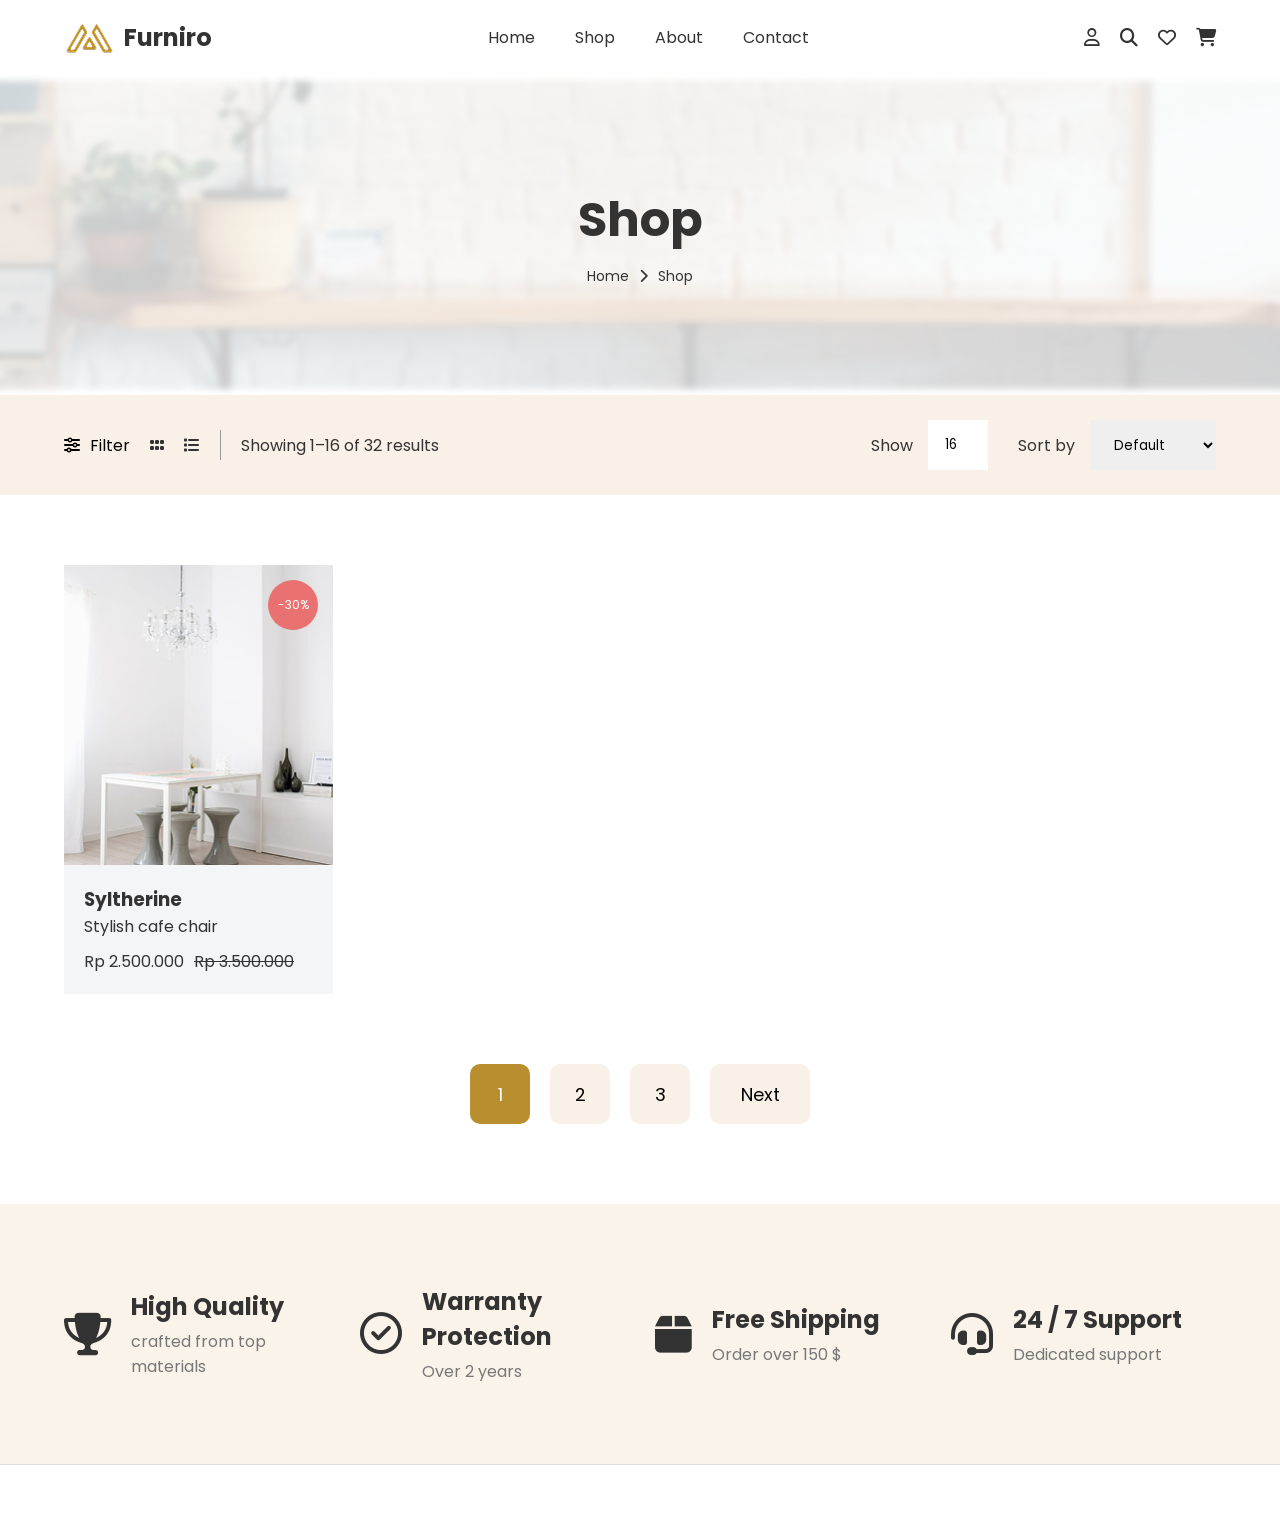
==== shop/shop.html @ 74efe011 "Add initial website structure with images, HTML, CSS, and JavaScript files" ====
<!DOCTYPE html>
<html lang="en">
<head>
<meta charset="UTF-8">
<meta name="viewport" content="width=device-width, initial-scale=1.0">

<title>Shop - Furniro</title>

<link rel="stylesheet" href="shop.css">
<link rel="stylesheet" href="../style.css">

<link rel="stylesheet"
href="https://cdnjs.cloudflare.com/ajax/libs/font-awesome/6.5.1/css/all.min.css">
</head>

<body>

<!-- HEADER (same as home page) -->

<header class="header">
        <div class="container nav-container">

            <div class="logo">
                <img src="../images/logo.png" alt="">
                <h2>Furniro</h2>
            </div>

            <nav class="nav">
                <a href="../index.html">Home</a>
                <a href="shop.html">Shop</a>
                <a href="about.html">About</a>
                <a href="contact.html">Contact</a>
            </nav>

            <div class="nav-icons">
                <i class="fa-regular fa-user"></i>
                <i class="fa-solid fa-magnifying-glass"></i>
                <i class="fa-regular fa-heart"></i>
                <i class="fa-solid fa-cart-shopping"></i>
            </div>

            <div class="mobile-menu">
                <i class="fa-solid fa-bars"></i>
            </div>

        </div>
    </header>

<!-- PAGE BANNER -->

<section class="page-banner">

    <div class="banner-overlay">

        <h1>Shop</h1>

        <div class="breadcrumb">
            <a href="index.html">Home</a>
            <i class="fa-solid fa-chevron-right"></i>
            <span>Shop</span>
        </div>

    </div>

</section>

<!-- FILTER BAR -->

<section class="filter-bar">

    <div class="container filter-wrapper">

        <div class="filter-left">

            <button class="filter-btn">
                <i class="fa-solid fa-sliders"></i>
                Filter
            </button>

            <i class="fa-solid fa-grip"></i>
            <i class="fa-solid fa-list"></i>

            <div class="divider"></div>

            <p>
                Showing 1–16 of 32 results
            </p>

        </div>

        <div class="filter-right">

            <div class="filter-box">

                <label>Show</label>

                <input
                    type="number"
                    value="16">

            </div>

            <div class="filter-box">

                <label>Sort by</label>

                <select>
                    <option>Default</option>
                    <option>Price Low</option>
                    <option>Price High</option>
                    <option>Newest</option>
                </select>

            </div>

        </div>

    </div>

</section>

<!-- PRODUCTS -->

<section class="products-page">

    <div class="container">

        <div class="product-grid">

            <!-- Repeat Card -->

            <div class="product-card">
                <div class="product-image">

                    <img src="../images/product.png">

                    <span class="badge sale">
                        -30%
                    </span>

                    <div class="overlay">

                        <button>
                            Add to cart
                        </button>

                        <div class="actions">
                            <span>Share</span>
                            <span>Compare</span>
                            <span>Like</span>
                        </div>

                    </div>

                </div>

                <div class="product-info">

                    <h3>Syltherine</h3>

                    <p>Stylish cafe chair</p>

                    <div class="price">
                        <span>Rp 2.500.000</span>
                        <del>Rp 3.500.000</del>
                    </div>

                </div>

            </div>

            <!-- Duplicate remaining cards -->

            <!-- 16 Cards Total -->

        </div>

    </div>

</section>

<!-- PAGINATION -->

<section class="pagination">

    <button class="active-page">
        1
    </button>

    <button>2</button>

    <button>3</button>

    <button class="next-btn">
        Next
    </button>

</section>

<!-- BENEFITS -->

<section class="benefits">

    <div class="container benefits-grid">

        <div class="benefit-item">
            <i class="fa-solid fa-trophy"></i>
            <div>
                <h4>High Quality</h4>
                <p>crafted from top materials</p>
            </div>
        </div>

        <div class="benefit-item">
            <i class="fa-regular fa-circle-check"></i>
            <div>
                <h4>Warranty Protection</h4>
                <p>Over 2 years</p>
            </div>
        </div>

        <div class="benefit-item">
            <i class="fa-solid fa-box"></i>
            <div>
                <h4>Free Shipping</h4>
                <p>Order over 150 $</p>
            </div>
        </div>

        <div class="benefit-item">
            <i class="fa-solid fa-headset"></i>
            <div>
                <h4>24 / 7 Support</h4>
                <p>Dedicated support</p>
            </div>
        </div>

    </div>

</section>

<!-- FOOTER -->

<footer class="footer">
    <!-- Reuse Footer From Home -->
</footer>

<script src="shop.js"></script>

</body>
</html>
---- shop/shop.css ----
/* ==========================
   PAGE BANNER
========================== */

.page-banner{
height:320px;
background:url("../images/shop-banner.png")
center center/cover;
position:relative;
display:flex;
align-items:center;
justify-content:center;
}

.page-banner::before{
content:'';
position:absolute;
inset:0;
background:rgba(255,255,255,.6);
backdrop-filter:blur(2px);
}

.banner-overlay{
position:relative;
z-index:2;
text-align:center;
}

.banner-overlay h1{
font-size:48px;
font-weight:700;
margin-bottom:10px;
}

.breadcrumb{
display:flex;
justify-content:center;
align-items:center;
gap:10px;
font-size:14px;
}

/* ==========================
   FILTER BAR
========================== */

.filter-bar{
background:#F9F1E7;
padding:25px 0;
}

.filter-wrapper{
display:flex;
justify-content:space-between;
align-items:center;
gap:30px;
}

.filter-left{
display:flex;
align-items:center;
gap:20px;
}

.filter-left i{
cursor:pointer;
}

.divider{
width:1px;
height:30px;
background:#999;
}

.filter-btn{
border:none;
background:none;
cursor:pointer;
display:flex;
gap:10px;
align-items:center;
font-size:16px;
}

.filter-right{
display:flex;
gap:30px;
}

.filter-box{
display:flex;
align-items:center;
gap:15px;
}

.filter-box input{
width:60px;
height:50px;
border:none;
text-align:center;
}

.filter-box select{
height:50px;
padding:0 20px;
border:none;
}

/* ==========================
   SHOP PRODUCTS
========================== */

.products-page{
padding:70px 0;
}

.actions{
display:flex;
gap:20px;
margin-top:20px;
color:white;
font-size:14px;
}

/* ==========================
   PAGINATION
========================== */

.pagination{
display:flex;
justify-content:center;
gap:20px;
padding-bottom:80px;
}

.pagination button{
width:60px;
height:60px;
border:none;
border-radius:10px;
background:#F9F1E7;
cursor:pointer;
font-size:18px;
}

.active-page{
background:#B88E2F !important;
color:white;
}

.next-btn{
width:100px !important;
}

/* ==========================
   BENEFITS
========================== */

.benefits{
background:#FAF3EA;
padding:80px 0;
}

.benefits-grid{
display:grid;
grid-template-columns:repeat(4,1fr);
gap:30px;
}

.benefit-item{
display:flex;
align-items:center;
gap:20px;
}

.benefit-item i{
font-size:42px;
color:#333;
}

.benefit-item h4{
font-size:24px;
margin-bottom:5px;
}

.benefit-item p{
color:#777;
}

/* ==========================
   RESPONSIVE
========================== */

@media(max-width:992px){

.benefits-grid{
grid-template-columns:repeat(2,1fr);
}

.filter-wrapper{
flex-direction:column;
align-items:flex-start;
}

}

@media(max-width:768px){

.filter-left{
flex-wrap:wrap;
}

.filter-right{
width:100%;
flex-direction:column;
}

.benefits-grid{
grid-template-columns:1fr;
}

.page-banner h1{
font-size:36px;
}

.pagination{
gap:10px;
}

.pagination button{
width:50px;
height:50px;
}

}
.list-view{
grid-template-columns:1fr !important;
}

.list-view .product-card{
display:flex;
align-items:center;
}

.list-view .product-image{
width:300px;
flex-shrink:0;
}
---- style.css ----
@import url('https://fonts.googleapis.com/css2?family=Poppins:wght@300;400;500;600;700;800&display=swap');

*{
margin:0;
padding:0;
box-sizing:border-box;
font-family:'Poppins',sans-serif;
}

body{
background:#fff;
color:#333;
}

.container{
width:90%;
max-width:1200px;
margin:auto;
}

.section{
padding:80px 0;
}

img{
width:100%;
display:block;
}

a{
text-decoration:none;
color:inherit;
}

/* HEADER */

.header{
padding:20px 0;
background:#fff;
position:sticky;
top:0;
z-index:100;
}

.nav-container{
display:flex;
justify-content:space-between;
align-items:center;
}

.logo{
display:flex;
align-items:center;
gap:10px;
}

.nav{
display:flex;
gap:40px;
}

.nav a:hover{
color:#B88E2F;
}

.nav-icons{
display:flex;
gap:20px;
font-size:18px;
}

.mobile-menu{
display:none;
}

/* HERO */

.hero{
height:700px;
background:url("images/hero.png") center/cover;
display:flex;
justify-content:flex-end;
align-items:center;
padding:50px;
}

.hero-content{
background:#FFF3E3;
max-width:550px;
padding:60px;
border-radius:10px;
}

.hero-content span{
letter-spacing:3px;
font-size:14px;
}

.hero-content h1{
font-size:52px;
line-height:1.2;
color:#B88E2F;
margin:15px 0;
}

.hero-content p{
margin-bottom:30px;
}

.btn-primary{
background:#B88E2F;
color:white;
border:none;
padding:16px 40px;
cursor:pointer;
transition:.3s;
}

.btn-primary:hover{
transform:translateY(-3px);
}

/* HEADINGS */

.section-heading{
text-align:center;
margin-bottom:50px;
}

.section-heading h2{
font-size:40px;
}

/* RANGE */

.range-grid{
display:grid;
grid-template-columns:repeat(3,1fr);
gap:25px;
}

.range-card h3{
text-align:center;
margin-top:20px;
}

/* PRODUCTS */

.product-grid{
display:grid;
grid-template-columns:repeat(4,1fr);
gap:25px;
}

.product-card{
background:#F4F5F7;
overflow:hidden;
}

.product-image{
position:relative;
}

.product-image img{
height:300px;
object-fit:cover;
}

.badge{
position:absolute;
top:15px;
right:15px;
width:50px;
height:50px;
border-radius:50%;
display:flex;
align-items:center;
justify-content:center;
color:#fff;
font-size:12px;
}

.sale{
background:#E97171;
}

.new{
background:#2EC1AC;
}

.overlay{
position:absolute;
inset:0;
background:rgba(0,0,0,.6);
display:flex;
justify-content:center;
align-items:center;
opacity:0;
transition:.3s;
}

.product-card:hover .overlay{
opacity:1;
}

.overlay button{
padding:12px 30px;
border:none;
background:white;
color:#B88E2F;
font-weight:600;
}

.product-info{
padding:20px;
}

.price{
display:flex;
gap:10px;
margin-top:10px;
}

.show-more{
text-align:center;
margin-top:40px;
}

.outline-btn{
padding:14px 40px;
border:1px solid #B88E2F;
background:transparent;
color:#B88E2F;
cursor:pointer;
}

/* INSPIRATION */

.inspiration{
background:#FCF8F3;
padding:80px 0;
}

.inspiration-grid{
display:grid;
grid-template-columns:1fr 2fr;
gap:40px;
align-items:center;
}

.inspiration-images{
display:grid;
grid-template-columns:1fr 1fr;
gap:20px;
}

/* GALLERY */

.gallery-grid{
display:grid;
grid-template-columns:repeat(4,1fr);
gap:15px;
padding:0 20px;
}

.gallery-grid img{
height:250px;
object-fit:cover;
}

/* FOOTER */

.footer{
border-top:1px solid #ddd;
padding-top:70px;
}

.footer-grid{
display:grid;
grid-template-columns:2fr 1fr 1fr 2fr;
gap:40px;
}

.footer-grid a{
display:block;
margin-bottom:15px;
}

.newsletter{
display:flex;
gap:10px;
}

.newsletter input{
flex:1;
border:none;
border-bottom:1px solid #000;
padding:10px;
}

.newsletter button{
border:none;
background:none;
font-weight:600;
}

.copyright{
text-align:center;
padding:30px;
border-top:1px solid #ddd;
margin-top:50px;
}

/* RESPONSIVE */

@media(max-width:992px){

.product-grid{
grid-template-columns:repeat(2,1fr);
}

.range-grid{
grid-template-columns:1fr;
}

.inspiration-grid{
grid-template-columns:1fr;
}

.footer-grid{
grid-template-columns:1fr 1fr;
}

}

@media(max-width:768px){

.nav{
display:none;
}

.mobile-menu{
display:block;
font-size:24px;
}

.hero{
justify-content:center;
padding:20px;
}

.hero-content{
padding:30px;
}

.hero-content h1{
font-size:36px;
}

.product-grid{
grid-template-columns:1fr;
}

.gallery-grid{
grid-template-columns:1fr 1fr;
}

.footer-grid{
grid-template-columns:1fr;
}

}

@media(max-width:480px){

.gallery-grid{
grid-template-columns:1fr;
}

.hero-content h1{
font-size:30px;
}

.section-heading h2{
font-size:30px;
}

}
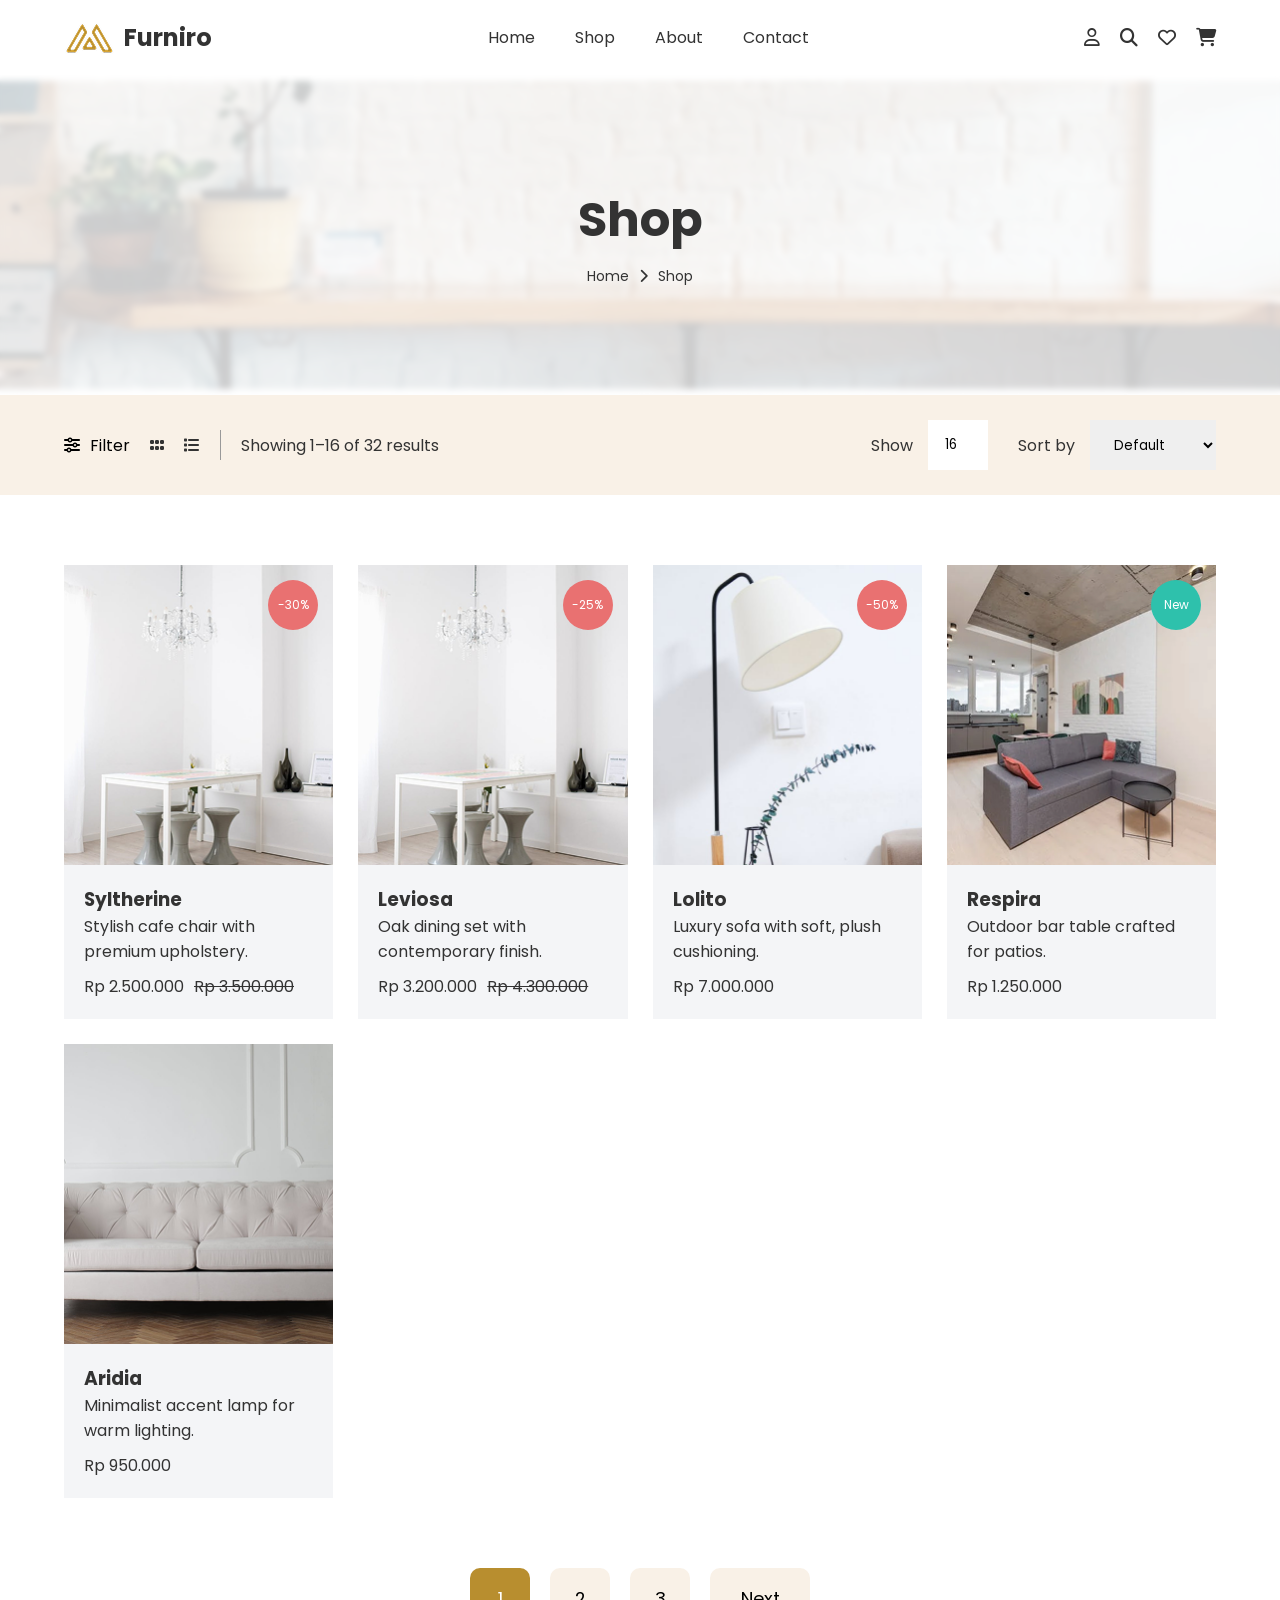
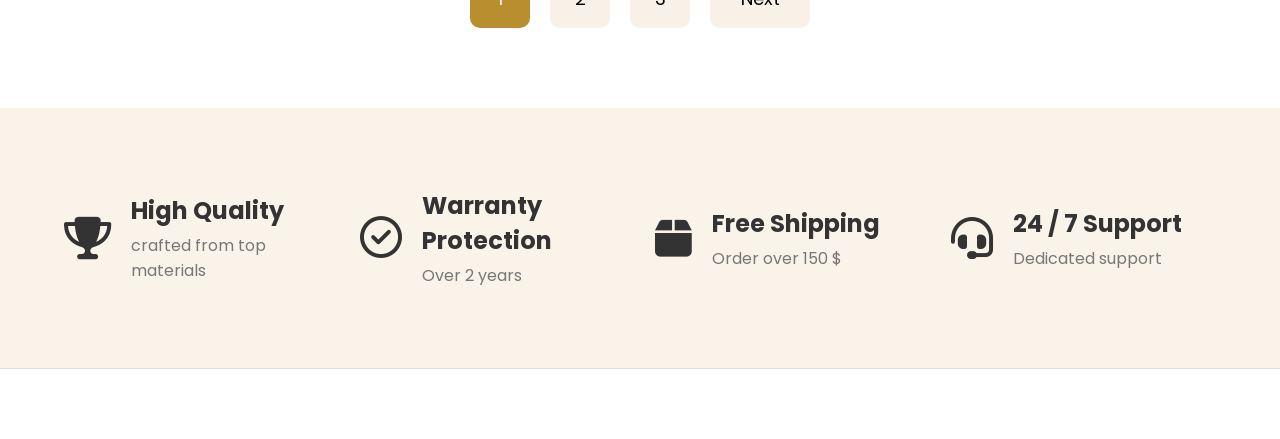
==== commit 04c80caa: "Add About and Contact pages, update index and shop pages, and include new images" ====
--- a/shop/shop.html
+++ b/shop/shop.html
@@ -28,7 +28,7 @@
             <nav class="nav">
                 <a href="../index.html">Home</a>
                 <a href="shop.html">Shop</a>
-                <a href="about.html">About</a>
+                <a href="../about.html">About</a>
                 <a href="contact.html">Contact</a>
             </nav>
 
@@ -127,51 +127,134 @@
 
         <div class="product-grid">
 
-            <!-- Repeat Card -->
-
-            <div class="product-card">
-                <div class="product-image">
-
+            <div class="product-card">
+                <div class="product-image">
                     <img src="../images/product.png">
-
                     <span class="badge sale">
                         -30%
                     </span>
-
-                    <div class="overlay">
-
-                        <button>
-                            Add to cart
-                        </button>
-
-                        <div class="actions">
-                            <span>Share</span>
-                            <span>Compare</span>
-                            <span>Like</span>
-                        </div>
-
-                    </div>
-
-                </div>
-
-                <div class="product-info">
-
+                    <div class="overlay">
+                        <button>
+                            Add to cart
+                        </button>
+                        <div class="actions">
+                            <span>Share</span>
+                            <span>Compare</span>
+                            <span>Like</span>
+                        </div>
+                    </div>
+                </div>
+                <div class="product-info">
                     <h3>Syltherine</h3>
-
-                    <p>Stylish cafe chair</p>
-
+                    <p>Stylish cafe chair with premium upholstery.</p>
                     <div class="price">
                         <span>Rp 2.500.000</span>
                         <del>Rp 3.500.000</del>
                     </div>
-
-                </div>
-
-            </div>
-
-            <!-- Duplicate remaining cards -->
-
-            <!-- 16 Cards Total -->
+                </div>
+            </div>
+
+            <div class="product-card">
+                <div class="product-image">
+                    <img src="../images/product-2.png">
+                    <span class="badge sale">
+                        -25%
+                    </span>
+                    <div class="overlay">
+                        <button>
+                            Add to cart
+                        </button>
+                        <div class="actions">
+                            <span>Share</span>
+                            <span>Compare</span>
+                            <span>Like</span>
+                        </div>
+                    </div>
+                </div>
+                <div class="product-info">
+                    <h3>Leviosa</h3>
+                    <p>Oak dining set with contemporary finish.</p>
+                    <div class="price">
+                        <span>Rp 3.200.000</span>
+                        <del>Rp 4.300.000</del>
+                    </div>
+                </div>
+            </div>
+
+            <div class="product-card">
+                <div class="product-image">
+                    <img src="../images/product-3.png">
+                    <span class="badge sale">
+                        -50%
+                    </span>
+                    <div class="overlay">
+                        <button>
+                            Add to cart
+                        </button>
+                        <div class="actions">
+                            <span>Share</span>
+                            <span>Compare</span>
+                            <span>Like</span>
+                        </div>
+                    </div>
+                </div>
+                <div class="product-info">
+                    <h3>Lolito</h3>
+                    <p>Luxury sofa with soft, plush cushioning.</p>
+                    <div class="price">
+                        <span>Rp 7.000.000</span>
+                    </div>
+                </div>
+            </div>
+
+            <div class="product-card">
+                <div class="product-image">
+                    <img src="../images/product-4.png">
+                    <span class="badge new">
+                        New
+                    </span>
+                    <div class="overlay">
+                        <button>
+                            Add to cart
+                        </button>
+                        <div class="actions">
+                            <span>Share</span>
+                            <span>Compare</span>
+                            <span>Like</span>
+                        </div>
+                    </div>
+                </div>
+                <div class="product-info">
+                    <h3>Respira</h3>
+                    <p>Outdoor bar table crafted for patios.</p>
+                    <div class="price">
+                        <span>Rp 1.250.000</span>
+                    </div>
+                </div>
+            </div>
+
+            <div class="product-card">
+                <div class="product-image">
+                    <img src="../images/Images.png">
+                    <div class="overlay">
+                        <button>
+                            Add to cart
+                        </button>
+                        <div class="actions">
+                            <span>Share</span>
+                            <span>Compare</span>
+                            <span>Like</span>
+                        </div>
+                    </div>
+                </div>
+                <div class="product-info">
+                    <h3>Aridia</h3>
+                    <p>Minimalist accent lamp for warm lighting.</p>
+                    <div class="price">
+                        <span>Rp 950.000</span>
+                    </div>
+                </div>
+            </div>
 
         </div>
 
--- a/style.css
+++ b/style.css
@@ -71,6 +71,45 @@
 
 .mobile-menu{
 display:none;
+}
+
+/* PAGE BANNER */
+
+.page-banner{
+height:320px;
+position:relative;
+display:flex;
+align-items:center;
+justify-content:center;
+padding:20px;
+}
+
+.page-banner::before{
+content:'';
+position:absolute;
+inset:0;
+background:rgba(255,255,255,.6);
+backdrop-filter:blur(2px);
+}
+
+.banner-overlay{
+position:relative;
+z-index:2;
+text-align:center;
+}
+
+.banner-overlay h1{
+font-size:48px;
+font-weight:700;
+margin-bottom:10px;
+}
+
+.breadcrumb{
+display:flex;
+justify-content:center;
+align-items:center;
+gap:10px;
+font-size:14px;
 }
 
 /* HERO */
@@ -311,6 +350,223 @@
 margin-top:50px;
 }
 
+/* ABOUT PAGE */
+
+.about-banner{
+background:url("images/hero.png") center/cover;
+}
+
+.about-story{
+background:#fff;
+}
+
+.story-grid{
+display:grid;
+grid-template-columns:1.1fr 0.9fr;
+gap:50px;
+align-items:center;
+}
+
+.section-label{
+display:inline-block;
+margin-bottom:10px;
+font-size:14px;
+letter-spacing:3px;
+text-transform:uppercase;
+color:#B88E2F;
+font-weight:600;
+}
+
+.story-content h2{
+font-size:36px;
+margin-bottom:20px;
+line-height:1.3;
+}
+
+.story-content p{
+color:#666;
+margin-bottom:15px;
+line-height:1.8;
+}
+
+.story-highlights{
+display:grid;
+grid-template-columns:repeat(3,1fr);
+gap:20px;
+margin-top:30px;
+}
+
+.story-highlights div{
+background:#F9F1E7;
+padding:20px;
+border-radius:10px;
+text-align:center;
+}
+
+.story-highlights i{
+font-size:24px;
+color:#B88E2F;
+margin-bottom:10px;
+}
+
+.story-highlights h3{
+font-size:16px;
+}
+
+.story-image img{
+border-radius:16px;
+height:450px;
+object-fit:cover;
+}
+
+.about-stats{
+background:#FCF8F3;
+padding:80px 0;
+}
+
+.stats-grid{
+display:grid;
+grid-template-columns:repeat(4,1fr);
+gap:25px;
+margin-top:30px;
+}
+
+.stat-card{
+background:#fff;
+padding:30px 20px;
+text-align:center;
+border-radius:12px;
+box-shadow:0 2px 12px rgba(0,0,0,0.06);
+}
+
+.stat-card i{
+font-size:28px;
+color:#B88E2F;
+margin-bottom:12px;
+}
+
+.stat-card h3{
+margin-bottom:10px;
+font-size:20px;
+}
+
+.stat-card p{
+color:#666;
+line-height:1.7;
+font-size:14px;
+}
+
+.about-team{
+background:#fff;
+}
+
+.team-grid{
+display:grid;
+grid-template-columns:repeat(3,1fr);
+gap:25px;
+}
+
+.team-card{
+background:#F4F5F7;
+padding:30px 24px;
+border-radius:12px;
+}
+
+.team-card h3{
+margin-bottom:10px;
+font-size:22px;
+}
+
+.team-card p{
+color:#666;
+line-height:1.7;
+}
+
+/* CONTACT PAGE */
+
+.contact-section{
+background:#fff;
+}
+
+.contact-grid{
+display:grid;
+grid-template-columns:0.95fr 1.05fr;
+gap:50px;
+align-items:start;
+}
+
+.contact-info h2{
+font-size:36px;
+margin-bottom:15px;
+}
+
+.contact-info > p{
+color:#666;
+line-height:1.8;
+margin-bottom:30px;
+}
+
+.contact-item{
+display:flex;
+gap:16px;
+align-items:flex-start;
+margin-bottom:20px;
+}
+
+.contact-item i{
+font-size:22px;
+color:#B88E2F;
+margin-top:4px;
+}
+
+.contact-item h3{
+margin-bottom:6px;
+}
+
+.contact-item p{
+color:#666;
+line-height:1.7;
+}
+
+.contact-form-card{
+background:#FCF8F3;
+padding:32px;
+border-radius:16px;
+box-shadow:0 4px 16px rgba(0,0,0,0.06);
+}
+
+.contact-form{
+display:flex;
+flex-direction:column;
+gap:16px;
+}
+
+.form-row{
+display:grid;
+grid-template-columns:1fr 1fr;
+gap:16px;
+}
+
+.contact-form input,
+.contact-form textarea{
+width:100%;
+padding:14px 16px;
+border:1px solid #ddd;
+border-radius:8px;
+font-size:15px;
+outline:none;
+}
+
+.contact-form textarea{
+resize:vertical;
+min-height:140px;
+}
+
+.contact-form input:focus,
+.contact-form textarea:focus{
+border-color:#B88E2F;
+}
+
 /* RESPONSIVE */
 
 @media(max-width:992px){
@@ -337,6 +593,30 @@
 
 .nav{
 display:none;
+}
+
+.contact-grid,
+.form-row{
+grid-template-columns:1fr;
+}
+
+.contact-form-card{
+padding:24px;
+}
+
+.story-grid,
+.team-grid,
+.stats-grid,
+.story-highlights{
+grid-template-columns:1fr;
+}
+
+.story-image img{
+height:320px;
+}
+
+.story-content h2{
+font-size:28px;
 }
 
 .mobile-menu{
